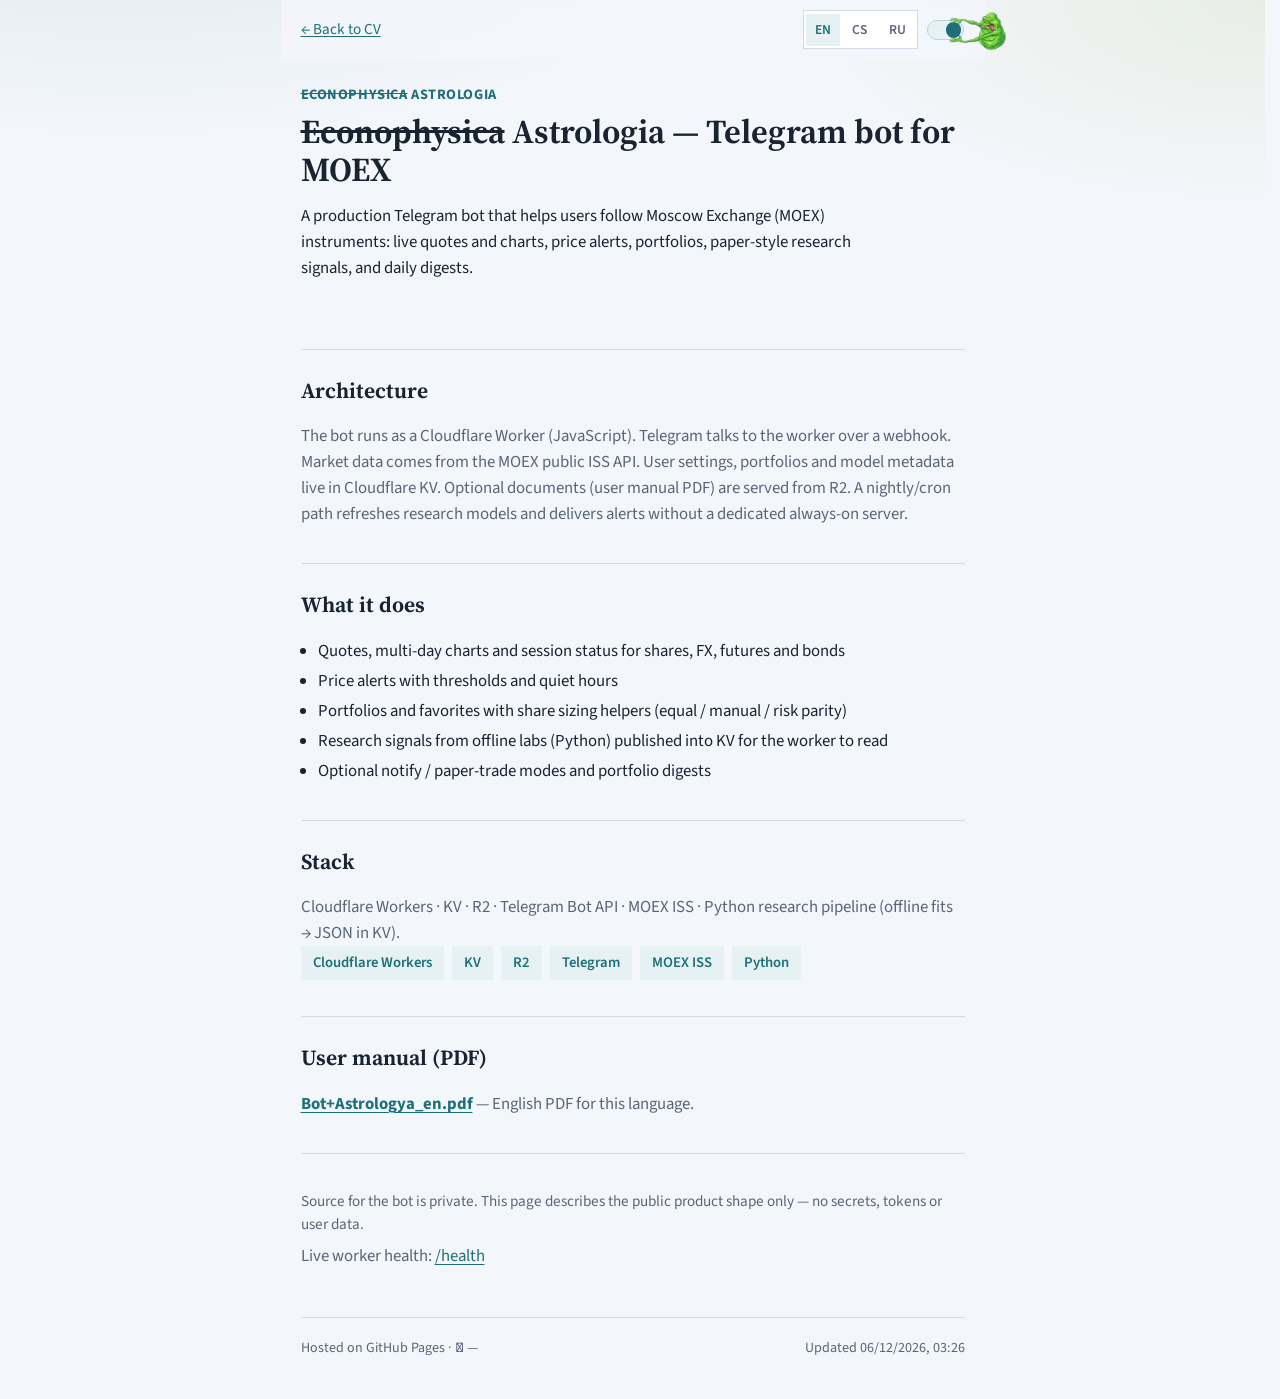
==== projects/econophysica.html @ aff903a7 "Cache collapse layout metrics; fix photo vertical jump on reverse scroll." ====
<!DOCTYPE html>
<html lang="en">
<head>
  <meta charset="utf-8">
  <meta name="viewport" content="width=device-width, initial-scale=1">
  <title data-i18n="project_title">Astrologia — Telegram bot for MOEX</title>
  <meta name="description" data-i18n="project_meta" content="Astrologia (formerly Econophysica): Telegram trading bot for Moscow Exchange — architecture and features.">
  <link rel="icon" href="../favicon.png" type="image/png">
  <link rel="apple-touch-icon" href="../favicon.png">
  <link rel="preconnect" href="https://fonts.googleapis.com">
  <link rel="preconnect" href="https://fonts.gstatic.com" crossorigin>
  <link href="https://fonts.googleapis.com/css2?family=Source+Sans+3:wght@400;600;700&family=Source+Serif+4:opsz,wght@8..60,500;8..60,650&display=swap" rel="stylesheet">
  <link rel="stylesheet" href="../styles.css">
</head>
<body>
  <div class="topbar is-sticky">
    <a class="back-link" href="../index.html" data-i18n="back_home">← Back to CV</a>
    <div class="topbar-tools">
      <nav class="lang-switch" aria-label="Language">
        <button type="button" data-lang="en" aria-pressed="true">EN</button>
        <button type="button" data-lang="cs" aria-pressed="false">CS</button>
        <button type="button" data-lang="ru" aria-pressed="false">RU</button>
      </nav>
      <label class="sticky-toggle">
        <input type="checkbox" id="sticky-lang" checked>
        <span class="sticky-toggle-ui" aria-hidden="true"></span>
        <img src="../slimer.png" class="slimer-img" alt="" aria-hidden="true">
        <span class="visually-hidden" data-i18n="sticky_label">Pin language bar while scrolling</span>
      </label>
    </div>
  </div>

  <header class="page-hero lang-fade-target">
    <p class="eyebrow" data-i18n="project_eyebrow" data-i18n-html><s>Econophysica</s> Astrologia</p>
    <h1 data-i18n="project_title" data-i18n-html><s>Econophysica</s> Astrologia — Telegram bot for MOEX</h1>
    <p class="lede" data-i18n="project_lead">
      A production Telegram bot that helps users follow Moscow Exchange (MOEX) instruments:
      live quotes and charts, price alerts, portfolios, paper-style research signals, and daily digests.
    </p>
  </header>

  <main class="page-main lang-fade-target">
    <section>
      <h2 data-i18n="project_arch">Architecture</h2>
      <p data-i18n="project_arch_body">
        The bot runs as a Cloudflare Worker (JavaScript). Telegram talks to the worker over a webhook.
        Market data comes from the MOEX public ISS API. User settings, portfolios and model metadata live in Cloudflare KV.
        Optional documents (user manual PDF) are served from R2. A nightly/cron path refreshes research models and delivers alerts
        without a dedicated always-on server.
      </p>
    </section>

    <section>
      <h2 data-i18n="project_features">What it does</h2>
      <ul class="plain">
        <li data-i18n="project_f1">Quotes, multi-day charts and session status for shares, FX, futures and bonds</li>
        <li data-i18n="project_f2">Price alerts with thresholds and quiet hours</li>
        <li data-i18n="project_f3">Portfolios and favorites with share sizing helpers (equal / manual / risk parity)</li>
        <li data-i18n="project_f4">Research signals from offline labs (Python) published into KV for the worker to read</li>
        <li data-i18n="project_f5">Optional notify / paper-trade modes and portfolio digests</li>
      </ul>
    </section>

    <section>
      <h2 data-i18n="project_stack">Stack</h2>
      <p data-i18n="project_stack_body">
        Cloudflare Workers · KV · R2 · Telegram Bot API · MOEX ISS · Python research pipeline (offline fits → JSON in KV).
      </p>
      <ul class="chips">
        <li>Cloudflare Workers</li>
        <li>KV</li>
        <li>R2</li>
        <li>Telegram</li>
        <li>MOEX ISS</li>
        <li>Python</li>
      </ul>
    </section>

    <section class="manual-only">
      <h2 data-i18n="project_manual">User manual (PDF)</h2>
      <p>
        <a class="project-link" data-manual-pdf href="../manuals/Bot+Astrologya_en.pdf">Bot+Astrologya_en.pdf</a>
        — <span data-i18n="project_manual_hint">English PDF for this language.</span>
      </p>
    </section>

    <section>
      <p class="note" data-i18n="project_note">
        Source for the bot is private. This page describes the public product shape only — no secrets, tokens or user data.
      </p>
      <p>
        <span data-i18n="project_try">Live worker health:</span>
        <a href="https://moex-telegram-bot.vladimir-zubkov.workers.dev/health">/health</a>
      </p>
    </section>
  </main>

  <footer class="lang-fade-target">
    <p class="footer-line">
      <span class="footer-left">
        <span data-i18n="hosted">Hosted on GitHub Pages ·</span>
        𓀠 <span id="visitor-count" class="visitor-count" aria-label="Visitor count">…</span>
      </span>
      <span class="footer-right"><span data-i18n="updated">Updated</span> <time id="updated" datetime=""></time></span>
    </p>
  </footer>
  <script src="../i18n.js?v=20260328x"></script>
  <script>CVI18n.init();</script>
</body>
</html>
---- styles.css ----
@property --content-max {
  syntax: "<length>";
  inherits: true;
  initial-value: 44rem;
}

@property --lede-max {
  syntax: "<length>";
  inherits: true;
  initial-value: 36rem;
}

:root {
  --ink: #1a2332;
  --muted: #5a6578;
  --line: #d5dbe6;
  --bg: #f3f6fa;
  --paper: #ffffff;
  --accent: #1f6f7a;
  --accent-soft: #e6f1f3;
  --running: #f97316;
  --serif: "Source Serif 4", Georgia, serif;
  --sans: "Source Sans 3", "Segoe UI", sans-serif;
  --content-max: 44rem;
  --lede-max: 36rem;
  --lang-fade-out: 0.13s;
  --lang-fade-in: 0.25s;
  --lang-width: 0.25s;
  --brand-fx-duration: 0.5s;
  --section-gap: 2.25rem;
  --print-a4-height: 276.65mm; /* A4 297mm − 14.4mm top − 6.35mm bottom (1.5rem) */
  --print-scale: 1;
  --print-u: 1;
}

html[lang="ru"] {
  --content-max: 50.6rem;
  --lede-max: 41.4rem;
}

*,
*::before,
*::after {
  box-sizing: border-box;
}

html {
  scroll-behavior: smooth;
  scrollbar-gutter: stable;
  transition:
    --content-max var(--lang-width) ease,
    --lede-max var(--lang-width) ease;
}

.lang-fade-target {
  transition: opacity var(--lang-fade-in) ease;
}

html.is-lang-fading .lang-fade-target {
  opacity: 0;
  transition: opacity var(--lang-fade-out) ease;
}

html.is-lang-switching {
  scroll-behavior: auto !important;
}

html.is-lang-instant,
html.is-lang-instant .page-body,
html.is-lang-instant .page-hero,
html.is-lang-instant .page-main,
html.is-lang-instant .lede {
  transition: none !important;
}

@media (prefers-reduced-motion: reduce) {
  html {
    transition: none;
  }

  .topbar,
  .hero,
  main,
  footer,
  .page-hero,
  .page-main,
  .lede {
    transition: none;
  }

  .lang-fade-target {
    transition: none !important;
  }

  .brand,
  .brand-text--latin,
  .brand-text--cyrillic {
    transition: none !important;
  }
}

body {
  margin: 0;
  min-height: 100vh;
  color: var(--ink);
  font-family: var(--sans);
  font-size: 1.05rem;
  line-height: 1.55;
  background:
    radial-gradient(1200px 500px at 10% -10%, #dce8ef 0%, transparent 55%),
    radial-gradient(900px 400px at 100% 0%, #e8eee6 0%, transparent 50%),
    var(--bg);
}

a {
  color: var(--accent);
  text-decoration-thickness: 1px;
  text-underline-offset: 0.15em;
}

a:hover {
  color: #15565e;
}

.topbar {
  width: 100%;
  max-width: var(--content-max);
  margin: 0 auto;
  padding: 0.65rem 1.25rem;
  display: flex;
  justify-content: space-between;
  align-items: center;
  gap: 1rem;
  box-sizing: border-box;
  transition: max-width var(--lang-width) ease;
}

.topbar-identity {
  flex: 1 1 auto;
  min-width: 0;
  min-height: 0;
  pointer-events: none;
}

.topbar.is-sticky {
  position: sticky;
  top: 0;
  z-index: 100;
  background: rgba(243, 246, 250, 0.92);
  backdrop-filter: blur(8px);
  -webkit-backdrop-filter: blur(8px);
}

.topbar.is-sticky::before {
  content: "";
  position: absolute;
  left: 0;
  right: 0;
  top: 100%;
  height: 1cm;
  pointer-events: none;
  background: linear-gradient(
    to bottom,
    rgba(255, 255, 255, 0.9) 0%,
    rgba(255, 255, 255, 0) 100%
  );
  opacity: 0;
}

.topbar.is-sticky.is-stuck::before {
  opacity: 1;
}

.topbar.is-sticky::after {
  content: "";
  position: absolute;
  left: 0;
  right: 0;
  bottom: 0;
  height: 1px;
  background: var(--line);
  opacity: 0;
  pointer-events: none;
}

.topbar.is-sticky.is-stuck::after {
  opacity: 1;
}

.topbar-tools {
  display: inline-flex;
  align-items: center;
  gap: 0.55rem;
  margin-left: auto;
  flex-shrink: 0;
}

.sticky-toggle {
  display: inline-flex;
  align-items: center;
  cursor: pointer;
  position: relative;
}

.sticky-toggle input {
  position: absolute;
  width: 1px;
  height: 1px;
  padding: 0;
  margin: -1px;
  overflow: hidden;
  clip: rect(0, 0, 0, 0);
  white-space: nowrap;
  border: 0;
}

.sticky-toggle-ui {
  position: relative;
  width: 2.35rem;
  height: 1.3rem;
  border: 1px solid var(--line);
  border-radius: 999px;
  background: var(--paper);
  transition: background 0.15s ease, border-color 0.15s ease;
}

.sticky-toggle-ui::after {
  content: "";
  position: absolute;
  top: 0.12rem;
  left: 0.12rem;
  width: 0.95rem;
  height: 0.95rem;
  border-radius: 50%;
  background: var(--muted);
  transition: transform 0.15s ease, background 0.15s ease;
}

.sticky-toggle input:checked + .sticky-toggle-ui {
  background: var(--accent-soft);
  border-color: #b8d5da;
}

.sticky-toggle input:checked + .sticky-toggle-ui::after {
  transform: translateX(1rem);
  background: var(--accent);
}

.sticky-toggle input:focus-visible + .sticky-toggle-ui {
  outline: 2px solid var(--accent);
  outline-offset: 2px;
}

.slimer-img {
  position: absolute;
  left: 100%;
  top: 50%;
  transform: translateY(calc(-50% + 1px)) translateX(-8px);
  height: 2.3rem;
  pointer-events: none;
  transition: transform 0.15s ease, opacity 0.15s ease;
  z-index: 10;
  opacity: 0;
}

.sticky-toggle input:checked ~ .slimer-img {
  opacity: 1;
  transform: translateY(calc(-50% + 1px)) translateX(calc(-0.4rem - 8px));
}

.visually-hidden {
  position: absolute;
  width: 1px;
  height: 1px;
  padding: 0;
  margin: -1px;
  overflow: hidden;
  clip: rect(0, 0, 0, 0);
  white-space: nowrap;
  border: 0;
}

.topbar .back-link {
  margin-right: auto;
  font-size: 0.95rem;
}

.lang-switch {
  display: inline-flex;
  gap: 0.25rem;
  border: 1px solid var(--line);
  background: var(--paper);
  padding: 0.15rem;
  flex-shrink: 0;
}

.lang-switch button {
  appearance: none;
  border: 0;
  background: transparent;
  color: var(--muted);
  font: inherit;
  font-size: 0.85rem;
  font-weight: 600;
  padding: 0.35rem 0.55rem;
  cursor: pointer;
  flex-shrink: 0;
}

.lang-switch button.is-active {
  background: var(--accent-soft);
  color: var(--accent);
}

.lang-switch button:hover {
  color: var(--ink);
}

.page-hero,
.page-main {
  max-width: var(--content-max);
  margin: 0 auto;
  padding: 0 1.25rem;
  transition: max-width var(--lang-width) ease;
}

.page-hero {
  padding-top: 1.5rem;
  padding-bottom: 1rem;
}

.page-hero .eyebrow {
  margin: 0 0 0.35rem;
  color: var(--accent);
  font-size: 0.9rem;
  font-weight: 700;
  letter-spacing: 0.04em;
  text-transform: uppercase;
}

.page-hero h1 {
  margin: 0 0 0.85rem;
  font-family: var(--serif);
  font-size: clamp(1.6rem, 4vw, 2.1rem);
  font-weight: 650;
  line-height: 1.15;
}

.page-main {
  padding-bottom: 3rem;
}

.project-link {
  font-weight: 700;
}

.project-more {
  display: inline-block;
  margin-left: 0.35rem;
  white-space: nowrap;
}

.hero {
  display: grid;
  grid-template-columns: 160px 1fr;
  column-gap: 1.75rem;
  row-gap: 0;
  align-items: start;
  width: 100%;
  margin: 0;
  padding: 3.5rem 1.25rem 0;
}

.hero-photo-anchor {
  grid-column: 1;
  grid-row: 1 / 3;
  width: 160px;
  height: 160px;
  pointer-events: none;
  visibility: hidden;
}

.hero-brand-anchor {
  grid-column: 2;
  grid-row: 1;
  pointer-events: none;
  visibility: hidden;
}

.photo {
  grid-column: 1;
  grid-row: 1 / 3;
  align-self: start;
  width: 160px;
  height: 160px;
  flex-shrink: 0;
  object-fit: cover;
  object-position: center top;
  border-radius: 50%;
  border: 3px solid var(--paper);
  box-shadow: 0 8px 28px rgba(26, 35, 50, 0.12);
  background: var(--paper);
  transform-origin: top left;
}

html.is-hero-collapse-active .photo,
html.is-hero-collapse-active .brand {
  z-index: 101;
}

.page-body {
  max-width: var(--content-max);
  margin: 0 auto;
  transition: max-width var(--lang-width) ease;
}

.brand {
  grid-column: 2;
  grid-row: 1;
  align-self: start;
  display: grid;
  position: relative;
  overflow: hidden;
  margin: 0 0 0.35rem -2px;
  padding: 0.12rem 0;
  font-family: var(--serif);
  font-size: clamp(2rem, 5vw, 2.6rem);
  font-weight: 650;
  letter-spacing: -0.02em;
  line-height: 1.1;
}

.hero-copy {
  grid-column: 2;
  grid-row: 2;
  flex: none;
  min-width: 0;
}

.nowrap {
  white-space: nowrap;
}

.brand-text {
  grid-area: 1 / 1;
  display: block;
  margin: 0;
  white-space: nowrap;
  font: inherit;
  letter-spacing: inherit;
  line-height: inherit;
  transition: opacity var(--brand-fx-duration) ease;
}

.brand-text--latin,
.brand-text--cyrillic {
  opacity: 0;
}

.brand[data-brand-active="latin"] .brand-text--latin,
.brand[data-brand-active="cyrillic"] .brand-text--cyrillic {
  opacity: 1;
}

.brand--no-transition .brand-text--latin,
.brand--no-transition .brand-text--cyrillic {
  transition: none !important;
}

.hero h1 {
  margin: 0 0 0.85rem;
  color: var(--muted);
  font-family: var(--sans);
  font-size: 1.05rem;
  font-weight: 600;
}

.lede {
  margin: 0 0 1rem;
  max-width: var(--lede-max);
  transition: max-width var(--lang-width) ease;
}

.contacts {
  margin: 0;
  color: var(--muted);
  font-size: 0.95rem;
}

.timeline-head strong {
  margin: 0;
  line-height: 1.35;
}

.contacts + .contacts {
  margin-top: 0.35rem;
}

.thesis-note {
  font-style: italic;
}

.accent-running {
  color: var(--running);
  font-style: italic;
}

.timeline li {
  display: block;
}

.timeline-head,
.timeline-body {
  display: grid;
  grid-template-columns: 8.5rem 1fr;
  gap: 0.75rem 1rem;
  align-items: baseline;
}

.timeline-body {
  margin-top: 0.2rem;
  gap: 0.25rem 1rem;
}

.when-primary,
.when-secondary {
  color: var(--muted);
  font-size: 0.92rem;
  font-variant-numeric: tabular-nums;
  line-height: 1.35;
}

.timeline-detail {
  grid-column: 2;
}

.edu-program {
  font-weight: 600;
}

.timeline-body > .timeline-detail:only-child {
  grid-column: 2;
}

main {
  max-width: none;
  margin: 0;
  padding: 0 1.25rem 3rem;
}

section {
  margin-top: var(--section-gap);
  padding-top: 1.5rem;
  border-top: 1px solid var(--line);
}

h2 {
  margin: 0 0 1rem;
  font-family: var(--serif);
  font-size: 1.35rem;
  font-weight: 650;
}

.timeline {
  list-style: none;
  margin: 0;
  padding: 0;
  display: grid;
  gap: 1.15rem;
}

.timeline p,
.plain + .note,
section > p {
  margin: 0.35rem 0 0;
  color: var(--muted);
}

.chips {
  list-style: none;
  margin: 0;
  padding: 0;
  display: flex;
  flex-wrap: wrap;
  gap: 0.5rem;
}

.chips li {
  padding: 0.35rem 0.75rem;
  background: var(--accent-soft);
  color: var(--accent);
  font-size: 0.92rem;
  font-weight: 600;
}

.plain {
  margin: 0;
  padding-left: 1.1rem;
}

.plain li {
  margin: 0.25rem 0;
}

.note {
  margin-top: 0.75rem;
  color: var(--muted);
  font-size: 0.95rem;
}

.is-hidden {
  display: none !important;
}

.visitor-count {
  font-variant-numeric: tabular-nums;
}

footer {
  max-width: var(--content-max);
  margin: 0 auto;
  padding: 0 1.25rem 2.5rem;
  color: var(--muted);
  font-size: 0.88rem;
  transition: max-width var(--lang-width) ease;
}

.footer-line {
  margin: 0;
  padding-top: 1.25rem;
  border-top: 1px solid var(--line);
  display: flex;
  justify-content: space-between;
  align-items: baseline;
  gap: 1rem;
  flex-wrap: wrap;
}

.footer-right {
  margin-left: auto;
  text-align: right;
  white-space: nowrap;
}

@media (max-width: 640px) {
  .hero {
    display: flex;
    flex-direction: column;
    align-items: center;
    text-align: center;
    padding-top: 2.5rem;
  }

  .photo,
  .brand,
  .hero-copy {
    grid-column: auto;
    grid-row: auto;
  }

  .hero-photo-anchor,
  .hero-brand-anchor {
    display: none !important;
  }

  .lede {
    margin-left: auto;
    margin-right: auto;
  }

  .timeline li {
    grid-template-columns: 1fr;
    gap: 0.2rem;
  }

  .timeline-head,
  .timeline-body {
    grid-template-columns: 1fr;
    gap: 0.2rem;
  }

  .timeline-detail {
    grid-column: 1;
  }
}

.print-page-number {
  display: none;
}

/* Screen-only clone of print layout for accurate height measurement before zoom */
@media screen {
  html.is-print-measure {
    --print-u: var(--print-scale, 1);
    width: 181.2mm;
    margin: 0;
    background: #fff;
  }

  html.is-print-measure body {
    display: block !important;
    width: 100% !important;
    min-height: 0 !important;
    margin: 0 !important;
    padding: 0 !important;
    background: #fff !important;
    color: #000 !important;
    font-size: calc(14pt * var(--print-u)) !important;
    line-height: 1.35 !important;
  }

  html.is-print-measure .topbar,
  html.is-print-measure .footer-left {
    display: none !important;
  }

  html.is-print-measure .page-body,
  html.is-print-measure .hero,
  html.is-print-measure main,
  html.is-print-measure footer {
    max-width: none !important;
    width: 100% !important;
    margin: 0 !important;
    transition: none !important;
  }

  html.is-print-measure .hero {
    display: grid !important;
    grid-template-columns: calc(32mm * var(--print-u)) 1fr !important;
    column-gap: calc(3.6mm * var(--print-u)) !important;
    row-gap: 0 !important;
    align-items: start !important;
    padding: 0 0 calc(3.6mm * var(--print-u)) !important;
    text-align: left !important;
  }

  html.is-print-measure .photo {
    grid-column: 1 !important;
    grid-row: 1 / 3 !important;
    width: calc(32mm * var(--print-u)) !important;
    max-height: calc(36mm * var(--print-u)) !important;
    height: auto !important;
    border-radius: 0 !important;
    border: 0.3pt solid #999 !important;
    box-shadow: none !important;
    object-fit: cover !important;
    object-position: center top !important;
  }

  html.is-print-measure .brand {
    grid-column: 2 !important;
    grid-row: 1 !important;
    font-size: calc(20pt * var(--print-u)) !important;
    margin: 0 0 calc(1.2mm * var(--print-u)) !important;
  }

  html.is-print-measure .hero-copy {
    grid-column: 2 !important;
    grid-row: 2 !important;
  }

  html.is-print-measure .hero h1 {
    margin: 0 0 calc(2.4mm * var(--print-u)) !important;
    font-size: calc(14pt * var(--print-u)) !important;
    color: #333 !important;
  }

  html.is-print-measure .lede {
    margin: 0 0 calc(2.4mm * var(--print-u)) !important;
    max-width: none !important;
  }

  html.is-print-measure .contacts {
    font-size: calc(12pt * var(--print-u)) !important;
    color: #333 !important;
  }

  html.is-print-measure main {
    padding: 0 !important;
  }

  html.is-print-measure section {
    margin-top: calc(3.6mm * var(--print-u)) !important;
    padding-top: calc(3mm * var(--print-u)) !important;
    border-top: none !important;
  }

  html.is-print-measure h2 {
    margin: 0 0 calc(1.8mm * var(--print-u)) !important;
    font-size: calc(15pt * var(--print-u)) !important;
  }

  html.is-print-measure .timeline {
    gap: calc(2.4mm * var(--print-u)) !important;
  }

  html.is-print-measure .timeline-head,
  html.is-print-measure .timeline-body {
    display: grid !important;
    grid-template-columns: calc(32mm * var(--print-u)) 1fr !important;
    column-gap: calc(3.6mm * var(--print-u)) !important;
    align-items: baseline !important;
  }

  html.is-print-measure .timeline-body {
    margin-top: calc(0.6mm * var(--print-u)) !important;
    row-gap: 0 !important;
  }

  html.is-print-measure .when-primary,
  html.is-print-measure .when-secondary {
    font-size: calc(10pt * var(--print-u)) !important;
    color: #444 !important;
    line-height: 1.25 !important;
  }

  html.is-print-measure .timeline p,
  html.is-print-measure section > p,
  html.is-print-measure .plain li {
    margin: calc(0.6mm * var(--print-u)) 0 0 !important;
    color: #333 !important;
  }

  html.is-print-measure .chips {
    gap: calc(1.8mm * var(--print-u)) !important;
  }

  html.is-print-measure .chips li {
    padding: calc(0.7mm * var(--print-u)) calc(2.4mm * var(--print-u)) !important;
    font-size: calc(12pt * var(--print-u)) !important;
  }

  html.is-print-measure .plain {
    padding-left: calc(4.8mm * var(--print-u)) !important;
  }

  html.is-print-measure footer {
    margin-top: calc(2.4mm * var(--print-u)) !important;
    padding: 0 !important;
    font-size: calc(10pt * var(--print-u)) !important;
  }

  html.is-print-measure .footer-line {
    margin: 0 !important;
    padding-top: calc(3mm * var(--print-u)) !important;
    border-top: none !important;
  }
}

/* One A4 sheet — beforeprint JS may lower --print-scale to fit content */
@page {
  size: A4 portrait;
  margin: 14.4mm 14.4mm 6.35mm 14.4mm; /* bottom ≈ 1.5rem */
}

@media print {
  .lang-fade-target {
    opacity: 1 !important;
    transition: none !important;
  }

  .brand {
    overflow: visible !important;
  }

  * {
    box-shadow: none !important;
    text-shadow: none !important;
  }

  html {
    width: auto !important;
    min-height: 0 !important;
    margin: 0 !important;
    padding: 0 !important;
    background: #fff !important;
    color: #000 !important;
    --print-u: var(--print-scale, 1);
    font-size: calc(14pt * var(--print-u)) !important;
    line-height: 1.35 !important;
    transition: none !important;
    -webkit-print-color-adjust: exact;
    print-color-adjust: exact;
  }

  body {
    display: flex !important;
    flex-direction: column !important;
    width: auto !important;
    min-height: calc(var(--print-a4-height) - 4mm) !important;
    margin: 0 !important;
    padding: 0 !important;
    background: #fff !important;
    color: #000 !important;
    font-size: 1em !important;
    line-height: 1.35 !important;
    -webkit-print-color-adjust: exact;
    print-color-adjust: exact;
  }

  a {
    color: #000 !important;
    text-decoration: none !important;
  }

  .topbar,
  .lang-switch,
  .project-more,
  .footer-left {
    display: none !important;
  }

  .hero-photo-anchor,
  .hero-brand-anchor {
    display: none !important;
    height: 0 !important;
    min-height: 0 !important;
  }

  .hero-text {
    transform: none !important;
    margin-left: 0 !important;
  }

  .photo,
  .brand {
    position: static !important;
    width: auto !important;
    height: auto !important;
    font-size: inherit !important;
    margin: 0 !important;
    padding: 0 !important;
    box-shadow: none !important;
    transform: none !important;
  }

  html.is-hero-collapse-active .photo,
  html.is-hero-collapse-active .brand {
    z-index: auto !important;
  }

  .hero {
    display: grid !important;
    grid-template-columns: calc(32mm * var(--print-u)) 1fr !important;
    column-gap: calc(3.6mm * var(--print-u)) !important;
    row-gap: 0 !important;
    align-items: start !important;
    padding: 0 0 calc(3.6mm * var(--print-u)) !important;
    text-align: left !important;
  }

  .photo {
    grid-column: 1 !important;
    grid-row: 1 / 3 !important;
    width: calc(32mm * var(--print-u)) !important;
    max-height: calc(36mm * var(--print-u)) !important;
    height: auto !important;
    border-radius: 0 !important;
    border: 0.3pt solid #999 !important;
    object-fit: cover !important;
    object-position: center top !important;
  }

  .brand {
    grid-column: 2 !important;
    grid-row: 1 !important;
    font-size: calc(20pt * var(--print-u)) !important;
    margin: 0 0 calc(1.2mm * var(--print-u)) !important;
  }

  .hero-copy {
    grid-column: 2 !important;
    grid-row: 2 !important;
  }

  .hero,
  main,
  footer,
  .page-body,
  .page-hero,
  .page-main {
    max-width: none !important;
    width: 100% !important;
    margin: 0 !important;
    transition: none !important;
  }

  .hero-copy,
  .hero-text {
    min-width: 0 !important;
  }

  .hero h1 {
    margin: 0 0 calc(2.4mm * var(--print-u)) !important;
    font-size: calc(14pt * var(--print-u)) !important;
    color: #333 !important;
  }

  .lede {
    margin: 0 0 calc(2.4mm * var(--print-u)) !important;
    max-width: none !important;
  }

  .contacts {
    font-size: calc(12pt * var(--print-u)) !important;
    color: #333 !important;
  }

  main {
    padding: 0 !important;
  }

  section {
    margin-top: calc(3.6mm * var(--print-u)) !important;
    padding-top: calc(3mm * var(--print-u)) !important;
    border-top: none !important;
  }

  h2 {
    margin: 0 0 calc(1.8mm * var(--print-u)) !important;
    font-size: calc(15pt * var(--print-u)) !important;
  }

  .timeline {
    gap: calc(2.4mm * var(--print-u)) !important;
  }

  .timeline li {
    display: block !important;
  }

  .timeline-head,
  .timeline-body {
    display: grid !important;
    grid-template-columns: calc(32mm * var(--print-u)) 1fr !important;
    column-gap: calc(3.6mm * var(--print-u)) !important;
    align-items: baseline !important;
  }

  .timeline-body {
    margin-top: calc(0.6mm * var(--print-u)) !important;
    row-gap: 0 !important;
  }

  .when-primary,
  .when-secondary {
    font-size: calc(10pt * var(--print-u)) !important;
    color: #444 !important;
    line-height: 1.25 !important;
  }

  .accent-running {
    color: var(--running) !important;
    font-style: italic !important;
  }

  .timeline-detail {
    grid-column: 2 !important;
  }

  .timeline p,
  .plain + .note,
  section > p {
    margin: calc(0.6mm * var(--print-u)) 0 0 !important;
    color: #333 !important;
  }

  .chips {
    gap: calc(1.8mm * var(--print-u)) !important;
  }

  .chips li {
    padding: calc(0.7mm * var(--print-u)) calc(2.4mm * var(--print-u)) !important;
    font-size: calc(12pt * var(--print-u)) !important;
    background: #eee !important;
    color: #000 !important;
    border: 0.3pt solid #ccc !important;
  }

  .plain {
    padding-left: calc(4.8mm * var(--print-u)) !important;
  }

  .plain li {
    margin: calc(0.36mm * var(--print-u)) 0 !important;
  }

  .note {
    margin-top: calc(1.8mm * var(--print-u)) !important;
    font-size: calc(12pt * var(--print-u)) !important;
    color: #333 !important;
  }

  footer {
    margin-top: auto !important;
    padding: 0 !important;
    font-size: calc(10pt * var(--print-u)) !important;
    color: #555 !important;
  }

  .footer-line {
    display: flex !important;
    justify-content: space-between !important;
    align-items: baseline !important;
    gap: calc(3mm * var(--print-u)) !important;
    flex-wrap: nowrap !important;
    margin: 0 !important;
    padding-top: calc(3mm * var(--print-u)) !important;
    border-top: none !important;
  }

  .footer-right {
    margin-left: auto !important;
    text-align: right !important;
    white-space: nowrap !important;
  }

  /* Footer pinned to bottom of the LAST sheet across multiple pages */
  html.print-multi-page body {
    min-height: calc(var(--print-page-total, 1) * var(--print-a4-height) - 4mm) !important;
  }

  html.print-multi-page .print-page-number {
    display: block !important;
    position: fixed;
    bottom: 0;
    left: 0;
    right: 0;
    text-align: center;
    font-size: calc(10pt * var(--print-u));
    color: #555 !important;
    pointer-events: none;
    z-index: 9999;
    /* current page via counter(page); total injected by JS as an integer */
    counter-reset: print-pages var(--print-page-total, 1);
  }

  html.print-multi-page .print-page-number::after {
    content: counter(page) " / " counter(print-pages);
  }
}
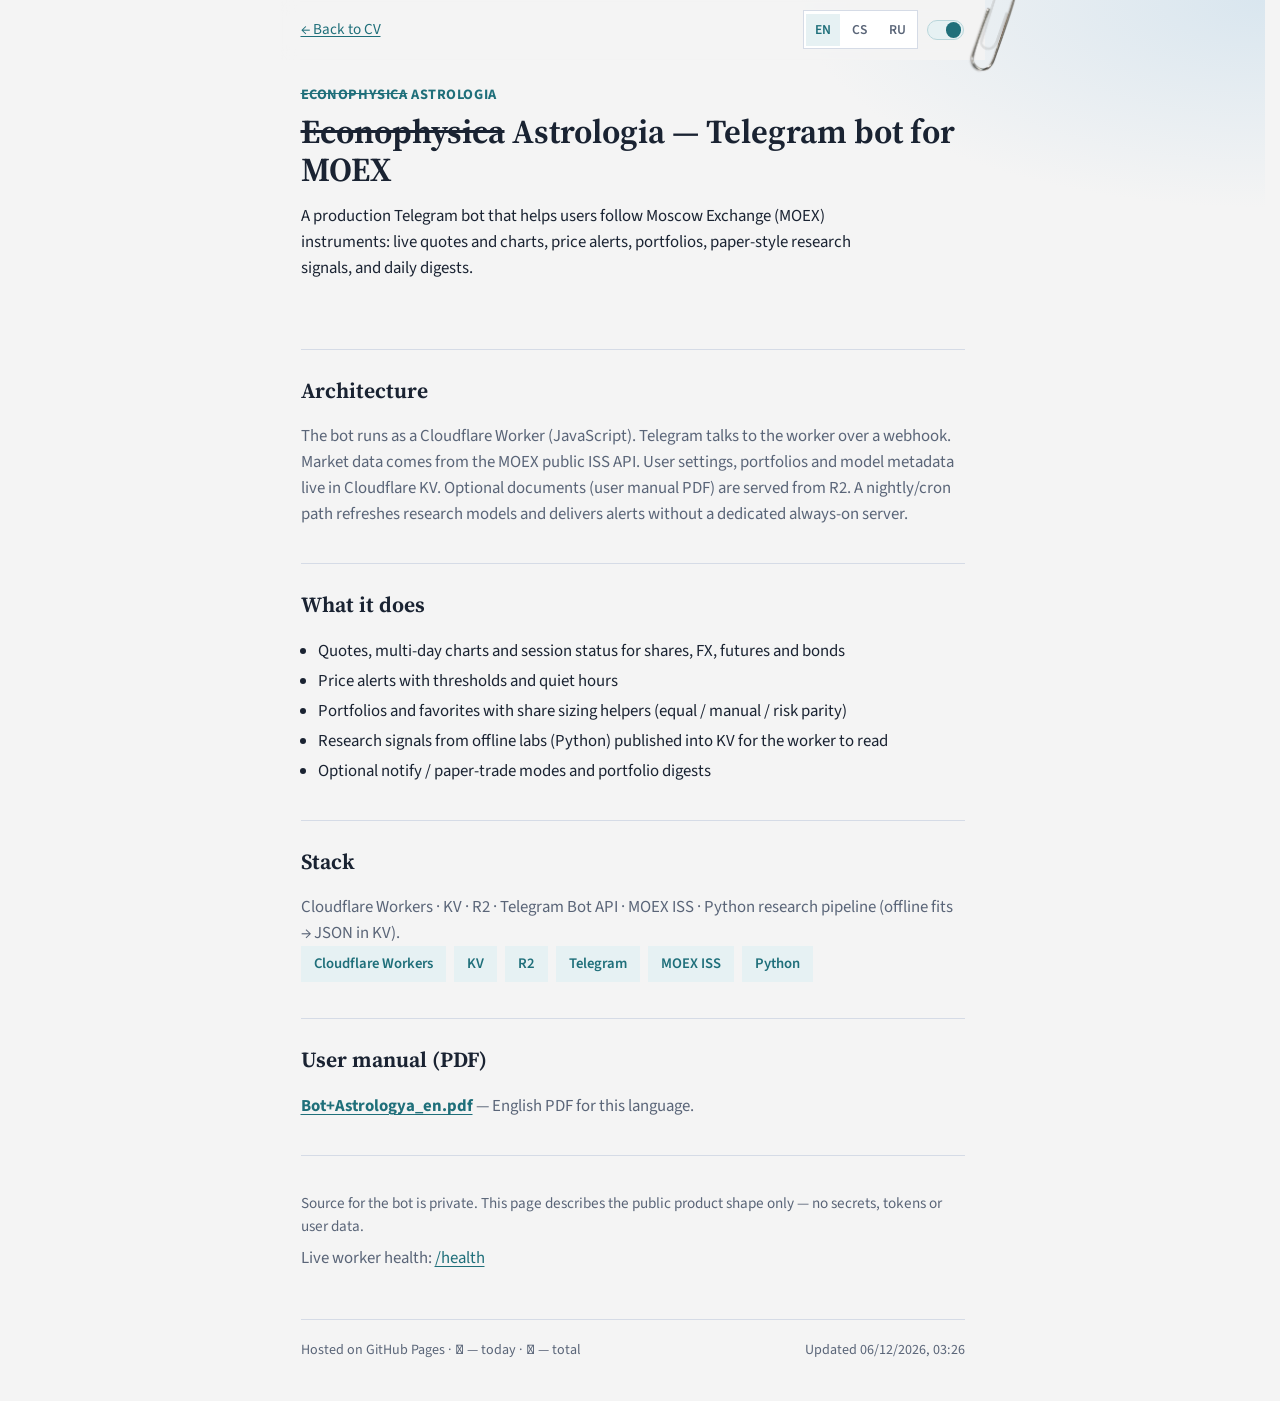
==== commit c08bdfd8: "deploy: vladimirzubkov/cv@1d1ab806e0f5bcb33fe44063d791c241f82096b5" ====
--- a/projects/econophysica.html
+++ b/projects/econophysica.html
@@ -10,7 +10,7 @@
   <link rel="preconnect" href="https://fonts.googleapis.com">
   <link rel="preconnect" href="https://fonts.gstatic.com" crossorigin>
   <link href="https://fonts.googleapis.com/css2?family=Source+Sans+3:wght@400;600;700&family=Source+Serif+4:opsz,wght@8..60,500;8..60,650&display=swap" rel="stylesheet">
-  <link rel="stylesheet" href="../styles.css">
+  <link rel="stylesheet" href="../styles.css?v=20260910h">
 </head>
 <body>
   <div class="topbar is-sticky">
@@ -24,7 +24,7 @@
       <label class="sticky-toggle">
         <input type="checkbox" id="sticky-lang" checked>
         <span class="sticky-toggle-ui" aria-hidden="true"></span>
-        <img src="../slimer.png" class="slimer-img" alt="" aria-hidden="true">
+        <img src="../clip.png?v=3" class="clip-img" alt="" aria-hidden="true">
         <span class="visually-hidden" data-i18n="sticky_label">Pin language bar while scrolling</span>
       </label>
     </div>
@@ -99,12 +99,19 @@
     <p class="footer-line">
       <span class="footer-left">
         <span data-i18n="hosted">Hosted on GitHub Pages ·</span>
-        𓀠 <span id="visitor-count" class="visitor-count" aria-label="Visitor count">…</span>
+        𓀠 <span id="visitor-count-today" class="visitor-count" aria-label="Visitors today">…</span>
+        <span data-i18n="visitor_today">today</span>
+        · 𓀠 <span id="visitor-count-total" class="visitor-count" aria-label="Visitors total">…</span>
+        <span data-i18n="visitor_total">total</span>
       </span>
-      <span class="footer-right"><span data-i18n="updated">Updated</span> <time id="updated" datetime=""></time></span>
+      <span class="footer-right">
+        <span class="footer-screen-only"><span data-i18n="updated">Updated</span> <time id="updated" datetime=""></time></span>
+        <span class="footer-print-only"><span class="footer-site">vladimirzubkov.github.io</span> · <span data-i18n="updated_print">updated:</span> <time class="footer-print-time" datetime=""></time></span>
+      </span>
     </p>
   </footer>
-  <script src="../i18n.js?v=20260328x"></script>
+  <div class="print-page-number" aria-hidden="true"></div>
+  <script src="../i18n.js?v=20260910h"></script>
   <script>CVI18n.init();</script>
 </body>
 </html>
--- a/styles.css
+++ b/styles.css
@@ -14,10 +14,14 @@
   --ink: #1a2332;
   --muted: #5a6578;
   --line: #d5dbe6;
-  --bg: #f3f6fa;
+  --bg: #f4f4f4;
   --paper: #ffffff;
   --accent: #1f6f7a;
+  --accent-strong: #01152e;
   --accent-soft: #e6f1f3;
+  --skill-primary-bg: #d5e8df;
+  --skill-primary-ink: #1a5c48;
+  --skill-primary-border: #b3d4c4;
   --running: #f97316;
   --serif: "Source Serif 4", Georgia, serif;
   --sans: "Source Sans 3", "Segoe UI", sans-serif;
@@ -27,10 +31,19 @@
   --lang-fade-in: 0.25s;
   --lang-width: 0.25s;
   --brand-fx-duration: 0.5s;
+  --topbar-fade-lamp: 243, 240, 233; /* gradient only — midway neutral/warm */
   --section-gap: 2.25rem;
-  --print-a4-height: 276.65mm; /* A4 297mm − 14.4mm top − 6.35mm bottom (1.5rem) */
+  --print-a4-height: 270.2mm; /* A4 297mm − 14.4mm top − 12.4mm bottom */
   --print-scale: 1;
   --print-u: 1;
+  --print-page-margin-left: 14.4mm;
+  --print-page-margin-right: 14.4mm;
+  --print-chip-outdent-base: 2.4mm; /* chip horizontal pad at --print-u: 1 */
+  --print-page-margin-left-narrow: 12mm; /* 14.4mm − chip outdent base */
+  --print-content-nudge-base: 1mm; /* chips / language bullets shift right in print */
+  --print-content-gap-bottom: 1lh; /* one line of main body text */
+  --print-date-em: 0.7142857; /* 10pt dates vs 14pt body — scales with html font-size */
+  --paragraph-gap: 0.35rem;
 }
 
 html[lang="ru"] {
@@ -107,8 +120,7 @@
   font-size: 1.05rem;
   line-height: 1.55;
   background:
-    radial-gradient(1200px 500px at 10% -10%, #dce8ef 0%, transparent 55%),
-    radial-gradient(900px 400px at 100% 0%, #e8eee6 0%, transparent 50%),
+    radial-gradient(900px 400px at 100% 0%, #d9e6ef 0%, transparent 52%),
     var(--bg);
 }
 
@@ -116,10 +128,22 @@
   color: var(--accent);
   text-decoration-thickness: 1px;
   text-underline-offset: 0.15em;
-}
-
-a:hover {
-  color: #15565e;
+  border-radius: 0.12em;
+  transition: background 0.15s ease, color 0.15s ease;
+}
+
+@media screen {
+  a {
+    padding: 0 2px;
+    margin: 0 -2px;
+  }
+
+  a:hover {
+    color: var(--accent-strong);
+    background: color-mix(in srgb, #f97316 70%, transparent);
+    box-decoration-break: clone;
+    -webkit-box-decoration-break: clone;
+  }
 }
 
 .topbar {
@@ -133,6 +157,10 @@
   gap: 1rem;
   box-sizing: border-box;
   transition: max-width var(--lang-width) ease;
+  --topbar-pad-y: 0.65rem;
+  --toggle-h: 1.3rem;
+  --clip-below: 0.8rem;
+  --clip-top-pull: 1rem;
 }
 
 .topbar-identity {
@@ -146,9 +174,10 @@
   position: sticky;
   top: 0;
   z-index: 100;
-  background: rgba(243, 246, 250, 0.92);
+  background: rgba(244, 244, 244, 0.92);
   backdrop-filter: blur(8px);
   -webkit-backdrop-filter: blur(8px);
+  overflow: visible;
 }
 
 .topbar.is-sticky::before {
@@ -157,28 +186,29 @@
   left: 0;
   right: 0;
   top: 100%;
-  height: 1cm;
+  height: 1.2cm;
   pointer-events: none;
   background: linear-gradient(
     to bottom,
-    rgba(255, 255, 255, 0.9) 0%,
-    rgba(255, 255, 255, 0) 100%
+    rgba(var(--topbar-fade-lamp), 0.95) 0%,
+    rgba(var(--topbar-fade-lamp), 0) 100%
   );
-  opacity: 0;
-}
-
-.topbar.is-sticky.is-stuck::before {
-  opacity: 1;
+  opacity: var(--topbar-fade-opacity, 0);
 }
 
 .topbar.is-sticky::after {
   content: "";
   position: absolute;
   left: 0;
-  right: 0;
   bottom: 0;
+  width: var(--topbar-line-width, 100%);
   height: 1px;
-  background: var(--line);
+  background: linear-gradient(
+    to right,
+    var(--line) 0,
+    var(--line) var(--topbar-line-fade-start, 100%),
+    transparent var(--topbar-line-fade-end, 100%)
+  );
   opacity: 0;
   pointer-events: none;
 }
@@ -200,6 +230,7 @@
   align-items: center;
   cursor: pointer;
   position: relative;
+  overflow: visible;
 }
 
 .sticky-toggle input {
@@ -251,21 +282,26 @@
   outline-offset: 2px;
 }
 
-.slimer-img {
+.clip-img {
   position: absolute;
   left: 100%;
-  top: 50%;
-  transform: translateY(calc(-50% + 1px)) translateX(-8px);
-  height: 2.3rem;
+  top: calc(-1 * var(--clip-top-pull));
+  transform: translateX(11px);
+  height: calc((2 * var(--topbar-pad-y) + var(--toggle-h) + var(--clip-below)) * 1.35);
+  width: auto;
+  object-fit: contain;
+  object-position: top center;
   pointer-events: none;
   transition: transform 0.15s ease, opacity 0.15s ease;
   z-index: 10;
   opacity: 0;
 }
 
-.sticky-toggle input:checked ~ .slimer-img {
+.sticky-toggle input:checked ~ .clip-img {
   opacity: 1;
-  transform: translateY(calc(-50% + 1px)) translateX(calc(-0.4rem - 8px));
+  pointer-events: auto;
+  cursor: pointer;
+  transform: translateX(calc(11px - 0.4rem));
 }
 
 .visually-hidden {
@@ -350,13 +386,26 @@
   padding-bottom: 3rem;
 }
 
+.link-print {
+  display: none;
+}
+
+.print-only {
+  display: none;
+}
+
 .project-link {
   font-weight: 700;
 }
 
 .project-more {
-  display: inline-block;
+  display: inline;
   margin-left: 0.35rem;
+  white-space: nowrap;
+}
+
+.project-demo {
+  display: inline;
   white-space: nowrap;
 }
 
@@ -572,11 +621,12 @@
 .timeline p,
 .plain + .note,
 section > p {
-  margin: 0.35rem 0 0;
+  margin: var(--paragraph-gap) 0 0;
   color: var(--muted);
 }
 
 .chips {
+  --chip-pad-x: 0.75rem;
   list-style: none;
   margin: 0;
   padding: 0;
@@ -585,12 +635,80 @@
   gap: 0.5rem;
 }
 
+/* Chip text aligns with h2; backgrounds sit in the left gutter (no clip at content edge). */
+section.skills {
+  --chip-gutter: var(--chip-pad-x, 0.75rem);
+  --chip-nudge: 1px;
+  overflow: visible;
+  margin-left: calc(-1 * var(--chip-gutter));
+  padding-left: var(--chip-gutter);
+  box-sizing: border-box;
+}
+
+section.skills .chips {
+  margin-left: calc(-1 * var(--chip-pad-x) + var(--chip-nudge));
+}
+
 .chips li {
-  padding: 0.35rem 0.75rem;
+  padding: 0.35rem var(--chip-pad-x);
   background: var(--accent-soft);
   color: var(--accent);
   font-size: 0.92rem;
   font-weight: 600;
+  border: 1px solid transparent;
+  box-shadow: inset 0 0 0 3px transparent;
+  transition:
+    background 0.18s ease,
+    color 0.18s ease,
+    border-color 0.18s ease,
+    box-shadow 0.18s ease,
+    opacity 0.18s ease;
+}
+
+.chip-text {
+  display: inline-block;
+}
+
+@media screen {
+  section.skills.is-skill-focus .chips li.skill-chip-dimmed {
+    background: transparent;
+    border-color: transparent;
+    color: var(--muted);
+    opacity: 0.38;
+  }
+
+  section.skills.is-skill-focus .chips li.skill-chip-common {
+    background: var(--accent-soft);
+    color: var(--accent);
+    opacity: 1;
+  }
+
+  section.skills.is-skill-focus .chips li.skill-chip-primary {
+    background: var(--skill-primary-bg);
+    color: var(--skill-primary-ink);
+    opacity: 1;
+    border-color: transparent;
+    box-shadow: inset 0 0 0 3px var(--skill-primary-border);
+  }
+
+  section.work-projects .work-item {
+    border-radius: 0.35rem;
+    margin-left: -0.35rem;
+    padding: 0.15rem 0.35rem;
+    transition: color 0.18s ease, background 0.18s ease;
+  }
+
+  section.work-projects .work-item.is-work-hover {
+    color: var(--ink);
+    background: var(--skill-primary-bg);
+  }
+}
+
+@media screen and (prefers-reduced-motion: reduce) {
+  .chips li,
+  section.work-projects .work-item {
+    transition: none;
+  }
 }
 
 .plain {
@@ -642,13 +760,70 @@
   white-space: nowrap;
 }
 
+.footer-print-only {
+  display: none;
+}
+
 @media (max-width: 640px) {
+  .topbar {
+    width: 100%;
+    max-width: none;
+    margin: 0;
+    padding: 0.55rem 0.75rem;
+    justify-content: center;
+    align-items: center;
+    overflow: visible;
+    --topbar-pad-y: 0.55rem;
+    --clip-below: 0.65rem;
+  }
+
+  .topbar.is-sticky {
+    position: sticky;
+    top: 0;
+    z-index: 100;
+    background: rgba(244, 244, 244, 0.97);
+    backdrop-filter: none;
+    -webkit-backdrop-filter: none;
+    overflow: visible;
+  }
+
+  .topbar-identity {
+    display: none;
+  }
+
+  .topbar-tools {
+    width: 100%;
+    margin-left: 0;
+    justify-content: center;
+    overflow: visible;
+    gap: 0.65rem;
+  }
+
+  .sticky-toggle {
+    overflow: visible;
+    flex-shrink: 0;
+  }
+
   .hero {
     display: flex;
     flex-direction: column;
     align-items: center;
     text-align: center;
     padding-top: 2.5rem;
+    width: 100%;
+  }
+
+  .photo {
+    align-self: center;
+    margin-left: auto;
+    margin-right: auto;
+  }
+
+  .brand {
+    margin: 0 auto 0.35rem;
+    width: fit-content;
+    max-width: 100%;
+    justify-content: center;
   }
 
   .photo,
@@ -692,9 +867,29 @@
 @media screen {
   html.is-print-measure {
     --print-u: var(--print-scale, 1);
-    width: 181.2mm;
-    margin: 0;
+    --print-chip-outdent: calc(var(--print-chip-outdent-base) * var(--print-u));
+    --print-content-nudge: calc(var(--print-content-nudge-base) * var(--print-u));
+    width: calc(
+      210mm - var(--print-page-margin-left-narrow) - var(--print-page-margin-right)
+    ) !important;
+    max-width: calc(
+      210mm - var(--print-page-margin-left-narrow) - var(--print-page-margin-right)
+    ) !important;
+    margin: 0 !important;
     background: #fff;
+  }
+
+  html.is-print-measure .page-body {
+    padding-left: var(--print-chip-outdent) !important;
+    margin-bottom: var(--print-content-gap-bottom) !important;
+    box-sizing: border-box !important;
+    overflow: visible !important;
+  }
+
+  html.is-print-measure footer {
+    padding-left: var(--print-chip-outdent) !important;
+    box-sizing: border-box !important;
+    overflow: visible !important;
   }
 
   html.is-print-measure body {
@@ -709,9 +904,29 @@
     line-height: 1.35 !important;
   }
 
+  html.is-print-measure footer {
+    margin: 0 !important;
+    position: static !important;
+  }
+
   html.is-print-measure .topbar,
-  html.is-print-measure .footer-left {
+  html.is-print-measure .footer-left,
+  html.is-print-measure .footer-screen-only {
     display: none !important;
+  }
+
+  html.is-print-measure .footer-print-only {
+    display: inline !important;
+  }
+
+  html.is-print-measure .footer-right {
+    margin-left: auto !important;
+    text-align: right !important;
+    white-space: nowrap !important;
+  }
+
+  html.is-print-measure main > section:last-child {
+    margin-bottom: var(--print-content-gap-bottom) !important;
   }
 
   html.is-print-measure .page-body,
@@ -720,8 +935,36 @@
   html.is-print-measure footer {
     max-width: none !important;
     width: 100% !important;
+    transition: none !important;
+  }
+
+  html.is-print-measure .page-body,
+  html.is-print-measure .hero,
+  html.is-print-measure main {
     margin: 0 !important;
-    transition: none !important;
+  }
+
+  html.is-print-measure section.skills {
+    --chip-gutter: var(--print-chip-outdent);
+    --chip-pad-x: var(--print-chip-outdent);
+    --chip-nudge: var(--print-content-nudge);
+    margin-left: calc(-1 * var(--chip-gutter) + var(--chip-nudge)) !important;
+    padding-left: var(--chip-gutter) !important;
+    overflow: visible !important;
+    box-sizing: border-box !important;
+  }
+
+  html.is-print-measure .chips {
+    gap: calc(1.8mm * var(--print-u)) !important;
+  }
+
+  html.is-print-measure section.skills .chips {
+    margin-left: calc(-1 * var(--chip-pad-x) + var(--chip-nudge)) !important;
+  }
+
+  html.is-print-measure .chips li {
+    padding: calc(0.7mm * var(--print-u)) calc(2.4mm * var(--print-u)) !important;
+    font-size: calc(12pt * var(--print-u)) !important;
   }
 
   html.is-print-measure .hero {
@@ -732,6 +975,25 @@
     align-items: start !important;
     padding: 0 0 calc(3.6mm * var(--print-u)) !important;
     text-align: left !important;
+  }
+
+  html.is-print-measure .hero-photo-anchor,
+  html.is-print-measure .hero-brand-anchor {
+    display: none !important;
+    height: 0 !important;
+    min-height: 0 !important;
+  }
+
+  html.is-print-measure .photo,
+  html.is-print-measure .brand {
+    position: static !important;
+    transform: none !important;
+    z-index: auto !important;
+  }
+
+  html.is-print-measure .hero-text {
+    transform: none !important;
+    margin-left: 0 !important;
   }
 
   html.is-print-measure .photo {
@@ -766,7 +1028,7 @@
   }
 
   html.is-print-measure .lede {
-    margin: 0 0 calc(2.4mm * var(--print-u)) !important;
+    margin: 0 0 calc(1.8mm * var(--print-u)) !important;
     max-width: none !important;
   }
 
@@ -780,14 +1042,32 @@
   }
 
   html.is-print-measure section {
-    margin-top: calc(3.6mm * var(--print-u)) !important;
-    padding-top: calc(3mm * var(--print-u)) !important;
+    margin-top: calc(3mm * var(--print-u)) !important;
+    padding-top: calc(2.4mm * var(--print-u)) !important;
     border-top: none !important;
+    break-inside: avoid;
+    page-break-inside: avoid;
+  }
+
+  html.is-print-measure .timeline li {
+    break-inside: avoid;
+    page-break-inside: avoid;
+  }
+
+  html.is-print-measure main > section:first-child {
+    margin-top: 0 !important;
   }
 
   html.is-print-measure h2 {
     margin: 0 0 calc(1.8mm * var(--print-u)) !important;
     font-size: calc(15pt * var(--print-u)) !important;
+    break-after: avoid;
+    page-break-after: avoid;
+  }
+
+  html.is-print-measure section > h2 + * {
+    break-before: avoid;
+    page-break-before: avoid;
   }
 
   html.is-print-measure .timeline {
@@ -809,48 +1089,62 @@
 
   html.is-print-measure .when-primary,
   html.is-print-measure .when-secondary {
-    font-size: calc(10pt * var(--print-u)) !important;
+    font-size: calc(var(--print-date-em) * 1em) !important;
     color: #444 !important;
     line-height: 1.25 !important;
   }
 
   html.is-print-measure .timeline p,
-  html.is-print-measure section > p,
+  html.is-print-measure section > p {
+    margin: var(--paragraph-gap) 0 0 !important;
+    color: #333 !important;
+  }
+
   html.is-print-measure .plain li {
-    margin: calc(0.6mm * var(--print-u)) 0 0 !important;
-    color: #333 !important;
-  }
-
-  html.is-print-measure .chips {
-    gap: calc(1.8mm * var(--print-u)) !important;
-  }
-
-  html.is-print-measure .chips li {
-    padding: calc(0.7mm * var(--print-u)) calc(2.4mm * var(--print-u)) !important;
-    font-size: calc(12pt * var(--print-u)) !important;
+    margin: calc(0.36mm * var(--print-u)) 0 !important;
   }
 
   html.is-print-measure .plain {
     padding-left: calc(4.8mm * var(--print-u)) !important;
+    margin-left: var(--print-content-nudge) !important;
   }
 
   html.is-print-measure footer {
-    margin-top: calc(2.4mm * var(--print-u)) !important;
-    padding: 0 !important;
+    padding-top: 0 !important;
+    padding-right: 0 !important;
+    padding-bottom: 0 !important;
     font-size: calc(10pt * var(--print-u)) !important;
   }
 
   html.is-print-measure .footer-line {
     margin: 0 !important;
-    padding-top: calc(3mm * var(--print-u)) !important;
+    padding-top: 0 !important;
     border-top: none !important;
+  }
+
+  html.is-print-measure .print-explicit-url .link-screen {
+    display: none !important;
+  }
+
+  html.is-print-measure .print-explicit-url .link-print {
+    display: inline !important;
+  }
+
+  html.is-print-measure .print-hide,
+  html.is-print-measure .screen-only {
+    display: none !important;
+  }
+
+  html.is-print-measure .print-only {
+    display: inline !important;
   }
 }
 
 /* One A4 sheet — beforeprint JS may lower --print-scale to fit content */
 @page {
   size: A4 portrait;
-  margin: 14.4mm 14.4mm 6.35mm 14.4mm; /* bottom ≈ 1.5rem */
+  /* Literal mm — custom properties in @page are ignored by some engines. */
+  margin: 14.4mm 14.4mm 12.4mm 12mm;
 }
 
 @media print {
@@ -870,12 +1164,15 @@
 
   html {
     width: auto !important;
+    height: auto !important;
     min-height: 0 !important;
     margin: 0 !important;
     padding: 0 !important;
     background: #fff !important;
     color: #000 !important;
     --print-u: var(--print-scale, 1);
+    --print-chip-outdent: calc(var(--print-chip-outdent-base) * var(--print-u));
+    --print-content-nudge: calc(var(--print-content-nudge-base) * var(--print-u));
     font-size: calc(14pt * var(--print-u)) !important;
     line-height: 1.35 !important;
     transition: none !important;
@@ -884,10 +1181,10 @@
   }
 
   body {
-    display: flex !important;
-    flex-direction: column !important;
+    display: block !important;
     width: auto !important;
-    min-height: calc(var(--print-a4-height) - 4mm) !important;
+    height: auto !important;
+    min-height: 0 !important;
     margin: 0 !important;
     padding: 0 !important;
     background: #fff !important;
@@ -903,10 +1200,33 @@
     text-decoration: none !important;
   }
 
+  a.print-url-only,
+  .print-explicit-url .link-print-url {
+    text-decoration: underline !important;
+    text-decoration-thickness: 1px;
+  }
+
+  .print-explicit-url .link-screen {
+    display: none !important;
+  }
+
+  .print-explicit-url .link-print {
+    display: inline !important;
+  }
+
+  .print-hide,
+  .screen-only {
+    display: none !important;
+  }
+
+  .print-only {
+    display: inline !important;
+  }
+
   .topbar,
   .lang-switch,
   .project-more,
-  .footer-left {
+  footer {
     display: none !important;
   }
 
@@ -975,7 +1295,6 @@
 
   .hero,
   main,
-  footer,
   .page-body,
   .page-hero,
   .page-main {
@@ -985,6 +1304,13 @@
     transition: none !important;
   }
 
+  .page-body {
+    padding-left: var(--print-chip-outdent) !important;
+    margin-bottom: var(--print-content-gap-bottom) !important;
+    box-sizing: border-box !important;
+    overflow: visible !important;
+  }
+
   .hero-copy,
   .hero-text {
     min-width: 0 !important;
@@ -997,7 +1323,7 @@
   }
 
   .lede {
-    margin: 0 0 calc(2.4mm * var(--print-u)) !important;
+    margin: 0 0 calc(1.8mm * var(--print-u)) !important;
     max-width: none !important;
   }
 
@@ -1011,14 +1337,41 @@
   }
 
   section {
-    margin-top: calc(3.6mm * var(--print-u)) !important;
-    padding-top: calc(3mm * var(--print-u)) !important;
+    margin-top: calc(3mm * var(--print-u)) !important;
+    padding-top: calc(2.4mm * var(--print-u)) !important;
     border-top: none !important;
+    break-inside: avoid;
+    page-break-inside: avoid;
+  }
+
+  .timeline li {
+    break-inside: avoid;
+    page-break-inside: avoid;
+  }
+
+  section > p {
+    break-inside: avoid;
+    page-break-inside: avoid;
+  }
+
+  main > section:first-child {
+    margin-top: 0 !important;
   }
 
   h2 {
     margin: 0 0 calc(1.8mm * var(--print-u)) !important;
     font-size: calc(15pt * var(--print-u)) !important;
+    break-after: avoid;
+    page-break-after: avoid;
+  }
+
+  section > h2 + * {
+    break-before: avoid;
+    page-break-before: avoid;
+  }
+
+  section > p {
+    margin: var(--paragraph-gap) 0 0 !important;
   }
 
   .timeline {
@@ -1044,7 +1397,7 @@
 
   .when-primary,
   .when-secondary {
-    font-size: calc(10pt * var(--print-u)) !important;
+    font-size: calc(var(--print-date-em) * 1em) !important;
     color: #444 !important;
     line-height: 1.25 !important;
   }
@@ -1061,24 +1414,45 @@
   .timeline p,
   .plain + .note,
   section > p {
-    margin: calc(0.6mm * var(--print-u)) 0 0 !important;
+    margin: var(--paragraph-gap) 0 0 !important;
     color: #333 !important;
+  }
+
+  .page-body,
+  main,
+  section.skills {
+    overflow: visible !important;
+  }
+
+  section.skills {
+    --chip-gutter: var(--print-chip-outdent);
+    --chip-pad-x: var(--print-chip-outdent);
+    --chip-nudge: var(--print-content-nudge);
+    margin-left: calc(-1 * var(--chip-gutter) + var(--chip-nudge)) !important;
+    padding-left: var(--chip-gutter) !important;
+    overflow: visible !important;
+    box-sizing: border-box !important;
   }
 
   .chips {
     gap: calc(1.8mm * var(--print-u)) !important;
+  }
+
+  section.skills .chips {
+    margin-left: calc(-1 * var(--chip-pad-x) + var(--chip-nudge)) !important;
   }
 
   .chips li {
     padding: calc(0.7mm * var(--print-u)) calc(2.4mm * var(--print-u)) !important;
     font-size: calc(12pt * var(--print-u)) !important;
-    background: #eee !important;
+    background: #f5f5f5 !important;
     color: #000 !important;
-    border: 0.3pt solid #ccc !important;
+    border: 0.3pt solid #e0e0e0 !important;
   }
 
   .plain {
     padding-left: calc(4.8mm * var(--print-u)) !important;
+    margin-left: var(--print-content-nudge) !important;
   }
 
   .plain li {
@@ -1091,51 +1465,23 @@
     color: #333 !important;
   }
 
-  footer {
-    margin-top: auto !important;
-    padding: 0 !important;
-    font-size: calc(10pt * var(--print-u)) !important;
-    color: #555 !important;
-  }
-
-  .footer-line {
-    display: flex !important;
-    justify-content: space-between !important;
-    align-items: baseline !important;
-    gap: calc(3mm * var(--print-u)) !important;
-    flex-wrap: nowrap !important;
-    margin: 0 !important;
-    padding-top: calc(3mm * var(--print-u)) !important;
-    border-top: none !important;
-  }
-
-  .footer-right {
-    margin-left: auto !important;
-    text-align: right !important;
-    white-space: nowrap !important;
-  }
-
-  /* Footer pinned to bottom of the LAST sheet across multiple pages */
-  html.print-multi-page body {
-    min-height: calc(var(--print-page-total, 1) * var(--print-a4-height) - 4mm) !important;
-  }
-
-  html.print-multi-page .print-page-number {
-    display: block !important;
-    position: fixed;
-    bottom: 0;
-    left: 0;
-    right: 0;
-    text-align: center;
-    font-size: calc(10pt * var(--print-u));
-    color: #555 !important;
-    pointer-events: none;
-    z-index: 9999;
-    /* current page via counter(page); total injected by JS as an integer */
-    counter-reset: print-pages var(--print-page-total, 1);
-  }
-
-  html.print-multi-page .print-page-number::after {
-    content: counter(page) " / " counter(print-pages);
-  }
-}
+  .print-break-after {
+    break-after: page !important;
+    page-break-after: always !important;
+  }
+
+  /* The sheet after a forced break starts flush at the top, so the printed
+     page matches the height the fitter budgeted for it. */
+  .print-break-after + * {
+    margin-top: 0 !important;
+  }
+
+  .hero {
+    break-inside: avoid !important;
+    page-break-inside: avoid !important;
+  }
+
+  main > section:last-child {
+    margin-bottom: var(--print-content-gap-bottom) !important;
+  }
+}
